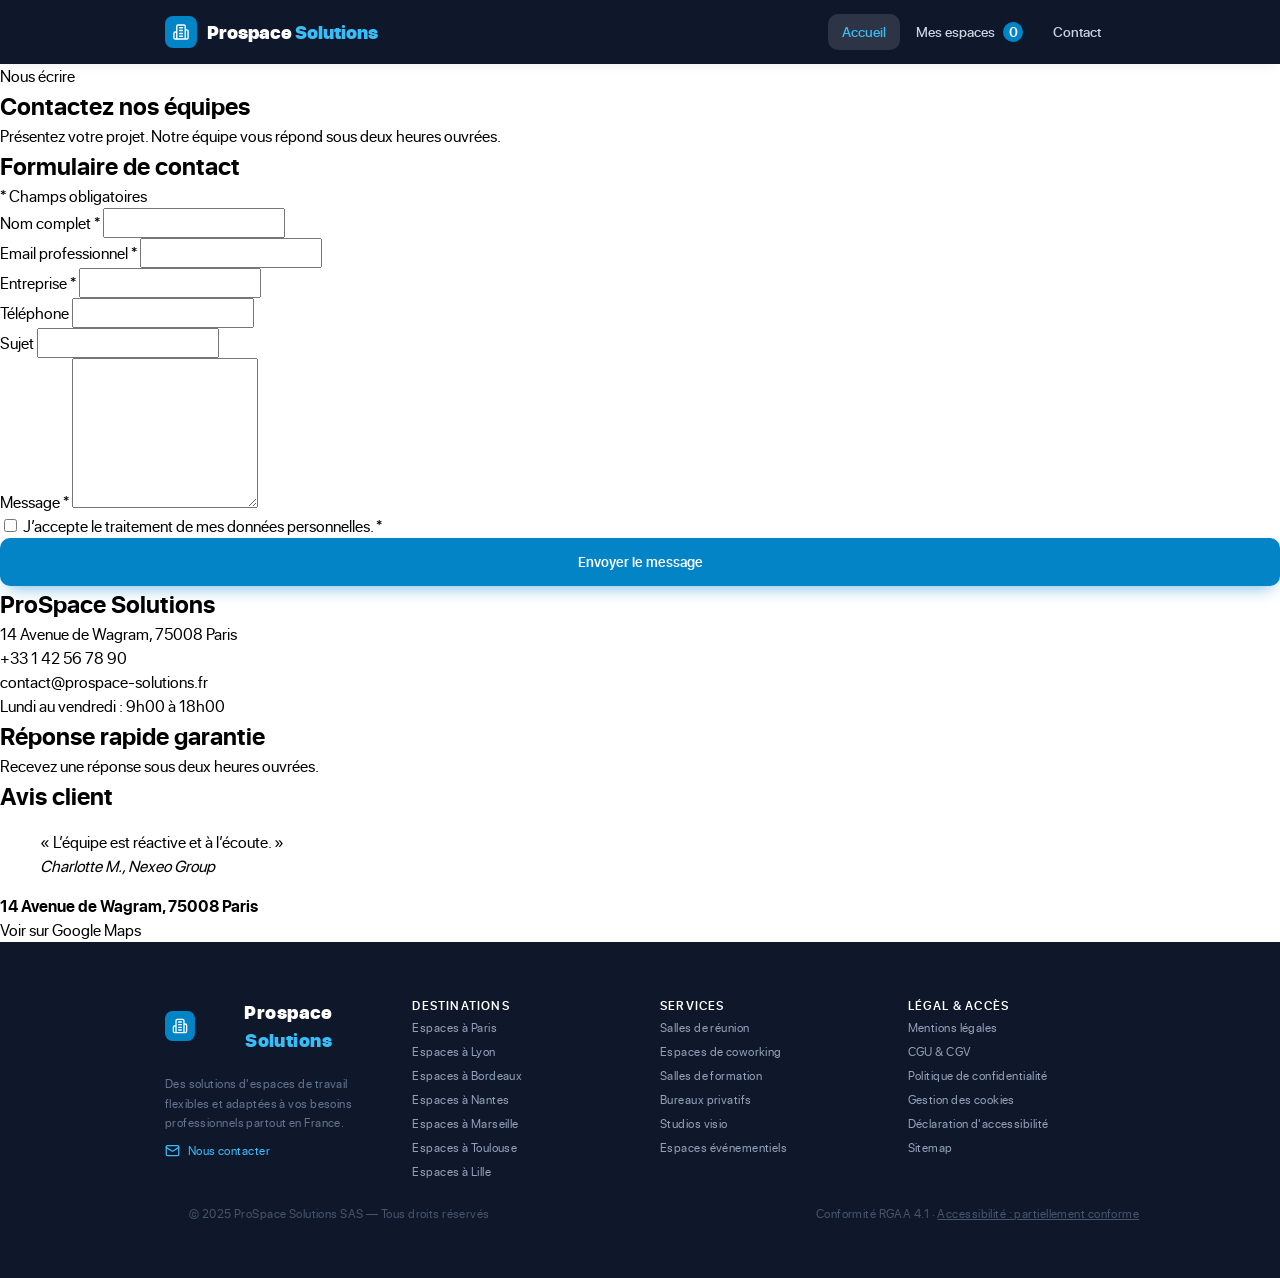
==== pages/contact.html @ e53c6506 "html/css/dynq: html du formulaire de contact et pré-remplissage par URL (blocage de l'envoi si certa" ====
<!DOCTYPE html>
<html lang="fr">
  <head>
    <meta charset="UTF-8">
    <meta name="viewport" content="width=device-width, initial-scale=1.0">
    <meta name="description" content="Contacter l’équipe ProSpace Solutions.">
    <title>Contact | ProSpace Solutions</title>
    <link rel="stylesheet" href="../assets/css/styles.css">
    <!-- Charger les éléments communs du site -->
    <script src="../assets/js/header.js"></script>
    <script src="../assets/js/footer.js"></script>
  </head>
  <body>
    <!-- Injecter le menu commun -->
    <header class="header"></header>

    <!-- Regrouper la présentation et le formulaire -->
    <main class="main-contact">
      <section class="contact-hero">
        <div class="contact-hero__container">
          <p class="contact-hero__badge">Nous écrire</p>
          <h1>Contactez nos équipes</h1>
          <p>Présentez votre projet. Notre équipe vous répond sous deux heures ouvrées.</p>
        </div>
      </section>

      <div class="contact-body-layout">
        <div class="contact-body-layout__container">
          <!-- Recueillir les informations nécessaires à la demande -->
          <section class="contact-form-section">
            <h2>Formulaire de contact</h2>
            <p>* Champs obligatoires</p>

            <form id="form-contact-b2b" class="contact-form" novalidate>
              <div class="form-group">
                <label for="contact-name">Nom complet *</label>
                <input type="text" id="contact-name" name="name" required>
                <span class="error-text" id="error-name"></span>
              </div>

              <div class="form-group">
                <label for="contact-email">Email professionnel *</label>
                <input type="email" id="contact-email" name="email" required>
                <span class="error-text" id="error-email"></span>
              </div>

              <div class="form-group">
                <label for="contact-company">Entreprise *</label>
                <input type="text" id="contact-company" name="company" required>
                <span class="error-text" id="error-company"></span>
              </div>

              <div class="form-group">
                <label for="contact-phone">Téléphone</label>
                <input type="tel" id="contact-phone" name="phone">
              </div>

              <div class="form-group form-group--large">
                <label for="contact-subject">Sujet</label>
                <input type="text" id="contact-subject" name="subject">
              </div>

              <div class="form-group form-group--large">
                <label for="contact-message">Message *</label>
                <textarea id="contact-message" name="message" rows="6" required></textarea>
                <span class="error-text" id="error-message"></span>
              </div>

              <div class="form-group-checkbox form-group--large">
                <label for="contact-rgpd">
                  <input type="checkbox" id="contact-rgpd" name="rgpd" required>
                  <span>J’accepte le traitement de mes données personnelles. *</span>
                </label>
                <span class="error-text" id="error-rgpd"></span>
              </div>

              <button type="submit" class="btn-primary">Envoyer le message</button>
              <!-- Confirmer ou refuser l’envoi côté navigateur -->
              <div id="form-feedback-zone"></div>
            </form>
          </section>

          <!-- Donner les coordonnées utiles à côté du formulaire -->
          <aside class="contact-sidebar">
            <section class="info-card dark-card">
              <h2>ProSpace Solutions</h2>
              <p>14 Avenue de Wagram, 75008 Paris</p>
              <p>+33 1 42 56 78 90</p>
              <p>contact@prospace-solutions.fr</p>
              <p>Lundi au vendredi : 9h00 à 18h00</p>
            </section>
            <section class="info-card alert-card">
              <h2>Réponse rapide garantie</h2>
              <p>Recevez une réponse sous deux heures ouvrées.</p>
            </section>
            <section class="info-card testimonial-card">
              <h2>Avis client</h2>
              <blockquote><p>« L’équipe est réactive et à l’écoute. »</p><cite>Charlotte M., Nexeo Group</cite></blockquote>
            </section>
          </aside>
        </div>
      </div>

      <!-- Indiquer la localisation du siège social -->
      <section class="contact-footer-map" aria-label="Localisation du siège social">
        <div class="contact-footer-map__container">
          <p><strong>14 Avenue de Wagram, 75008 Paris</strong></p>
          <a href="https://www.google.com/maps" target="_blank" rel="noopener noreferrer">Voir sur Google Maps</a>
        </div>
      </section>
    </main>

    <!-- Injecter le pied de page commun -->
    <footer class="footer"></footer>
    <!-- Activer le préremplissage et la validation -->
    <script src="../assets/js/contact.js" defer></script>
  </body>
</html>
---- assets/css/styles.css ----
@charset "UTF-8";
/* ================================================= */
/* === POINT D'ENTRÉE DE TOUS LES STYLES SCSS === */
/* ================================================= */
/* Commande de compilation : sass --watch src/scss/main.scss assets/css/styles.css
*/
/* Bases */
/* ================================================= */
/* === REMISE À ZÉRO DES STYLES DU NAVIGATEUR === */
/* ================================================= */
*,
*::before,
*::after {
  box-sizing: border-box;
}

html {
  scroll-behavior: smooth;
}

body {
  min-width: 320px;
  min-height: 100vh;
  margin: 0;
}

img {
  display: block;
  max-width: 100%;
}

a {
  color: inherit;
  text-decoration: none;
}

button,
select,
input,
textarea {
  font: inherit;
}

button,
select,
input[type=checkbox] {
  cursor: pointer;
}

ul,
ol {
  margin: 0;
  padding: 0;
  list-style-type: none;
}

table {
  border-collapse: collapse;
}

h1,
h2,
h3,
h4,
h5,
h6,
p {
  margin: 0;
}

/* ================================================= */
/* === POLICES ET TEXTES GÉNÉRAUX === */
/* ================================================= */
/* ================================================= */
/* === CHARTE GRAPHIQUE PROSPACE === */
/* ================================================= */
/* Couleurs principales */
/* Couleurs secondaires */
/* Transparences */
/* Espacements réutilisés */
/* Arrondis */
/* Dimensions */
/* Points de rupture existants dans la maquette */
/* Typographie */
@font-face {
  font-family: "SF Pro Display";
  src: url("../fonts/sf-pro-display/sf-pro-display-regular.woff2") format("woff2");
  font-style: normal;
  font-weight: 400;
  font-display: swap;
}
@font-face {
  font-family: "SF Pro Display";
  src: url("../fonts/sf-pro-display/sf-pro-display-medium.woff2") format("woff2");
  font-style: normal;
  font-weight: 500;
  font-display: swap;
}
@font-face {
  font-family: "SF Pro Display";
  src: url("../fonts/sf-pro-display/sf-pro-display-semibold.woff2") format("woff2");
  font-style: normal;
  font-weight: 600;
  font-display: swap;
}
@font-face {
  font-family: "SF Pro Display";
  src: url("../fonts/sf-pro-display/sf-pro-display-bold.woff2") format("woff2");
  font-style: normal;
  font-weight: 700;
  font-display: swap;
}
@font-face {
  font-family: "SF Pro Display";
  src: url("../fonts/sf-pro-display/sf-pro-display-heavy.woff2") format("woff2");
  font-style: normal;
  font-weight: 800;
  font-display: swap;
}
@font-face {
  font-family: "SF Pro Display";
  src: url("../fonts/sf-pro-display/sf-pro-display-black.woff2") format("woff2");
  font-style: normal;
  font-weight: 900;
  font-display: swap;
}
body {
  font-family: "SF Pro Display", Arial, sans-serif;
  font-size: 16px;
  line-height: 1.5;
}

/* Composants */
/* ================================================= */
/* === POLICES ET TEXTES GÉNÉRAUX === */
/* ================================================= */
/* ================================================= */
/* === BANNIÈRE DE LA PAGE D'ACCUEIL === */
/* ================================================= */
/* ================================================= */
/* === POLICES ET TEXTES GÉNÉRAUX === */
/* ================================================= */
/* ================================================= */
/* === OUTILS RÉUTILISABLES === */
/* ================================================= */
/* Crée rapidement une ligne ou une colonne en Flexbox */
/* Donne la même largeur aux grands conteneurs du site */
/* Ajoute une ombre compatible avec les principaux navigateurs */
/* Cache visuellement un texte tout en le gardant lisible par un lecteur d'écran */
/* Crée la base commune des boutons et liens ayant l'apparence d'un bouton */
/* Place les règles destinées aux écrans plus petits que la valeur donnée */
section.hero {
  display: flex;
  flex-direction: column;
  justify-content: center;
  align-items: center;
  gap: 0;
  position: relative;
  width: 100%;
  min-height: 602px;
  background-color: #0f172a;
}

.hero__banner {
  background-image: linear-gradient(to top, #000000 0%, #0f172a 60%), url("../images/banner-prospace-solution.webp");
  background-position: center;
  background-repeat: no-repeat;
  background-size: cover;
  background-origin: border-box;
}

.hero__wrapper {
  width: 78vw;
  max-width: 1280px;
  margin-inline: auto;
  display: flex;
  flex-direction: column;
  padding: 112px 24px;
}
.hero__wrapper .main {
  display: flex;
  flex-direction: column;
  max-width: 672px;
}

.hero .etiquette {
  display: flex;
  flex-direction: column;
  width: fit-content;
  height: 50px;
}
.hero .location-b2b-en-france {
  display: flex;
  width: fit-content;
  padding: 6px 12px;
  gap: 8px;
  border: 1px solid rgba(56, 189, 248, 0.13);
  border-radius: 20px;
  background-color: rgba(56, 189, 248, 0.06);
  color: #38bdf8;
  font-size: 12px;
  font-weight: 600;
  letter-spacing: 2.4px;
  line-height: 16px;
  text-transform: uppercase;
}
.hero h1 {
  display: flex;
  flex-direction: column;
  margin: 0;
  color: #ffffff;
  font-size: 60px;
  font-weight: 800;
  letter-spacing: -0.26px;
  line-height: 66px;
}
.hero h1 span {
  width: fit-content;
  color: #38bdf8;
}
.hero p {
  display: flex;
  flex-direction: column;
  max-width: 512px;
  padding-top: 20px;
  margin-bottom: 10px;
  color: #cad5e2;
  font-size: 18px;
  font-weight: 400;
  line-height: 30px;
}
.hero ul {
  display: flex;
  width: fit-content;
  height: 52px;
  padding-top: 22px;
  gap: 24px;
}
.hero li {
  display: flex;
  flex-direction: row;
  justify-content: center;
  align-items: center;
  gap: 8px;
}
.hero li span {
  color: #90a1b9;
  font-size: 14px;
  font-weight: 400;
  line-height: 20px;
}
.hero .icon-svg {
  color: #38bdf8;
}

@media (max-width: 1240px) {
  .hero__wrapper {
    width: unset;
    max-width: 1240px;
    height: unset;
    padding: 10px;
    margin-inline: 0;
    justify-content: center;
  }
}
@media (max-width: 795px) {
  .hero ul {
    flex-direction: column;
    justify-content: flex-start;
    align-items: flex-start;
    height: fit-content;
    padding-bottom: 10px;
    gap: 5px;
  }
}
@media (max-width: 480px) {
  .hero,
  .hero__wrapper,
  .hero .main,
  .hero ul {
    flex-direction: column;
    width: unset;
    max-width: 480px;
    height: unset;
  }
  .hero ul,
  .hero li {
    justify-content: flex-start;
    align-items: flex-start;
    padding-bottom: 10px;
    gap: 5px;
  }
}
/* ================================================= */
/* === POLICES ET TEXTES GÉNÉRAUX === */
/* ================================================= */
/* ================================================= */
/* === BANNIÈRE DE LA PAGE D'ACCUEIL === */
/* ================================================= */
/* ================================================= */
/* === BREADCRUMB === */
/* ================================================= */
.breadcrumb {
  padding-top: 34px;
  background-color: #f8fafc;
}
.breadcrumb__container {
  width: 78vw;
  max-width: 1280px;
  margin-inline: auto;
  padding-inline: 24px;
}
.breadcrumb ol {
  display: flex;
  flex-wrap: wrap;
  align-items: center;
  gap: 10px;
  color: #90a1b9;
  font-size: 14px;
  line-height: 20px;
}
.breadcrumb li {
  display: flex;
  align-items: center;
  gap: 10px;
}
.breadcrumb li + li::before {
  content: "›";
  color: #90a1b9;
  font-size: 18px;
  font-weight: 400;
}
.breadcrumb li[aria-current=page] {
  color: #0f172a;
  font-weight: 600;
}
.breadcrumb a:hover {
  color: #0284c7;
  text-decoration: underline;
}

@media (max-width: 795px) {
  .breadcrumb {
    padding-top: 24px;
  }
  .breadcrumb__container {
    width: 100%;
  }
}
/* ================================================= */
/* === POLICES ET TEXTES GÉNÉRAUX === */
/* ================================================= */
/* ================================================= */
/* === BANNIÈRE DE LA PAGE D'ACCUEIL === */
/* ================================================= */
/* ================================================= */
/* === BOUTONS ET LIENS D'ACTION === */
/* ================================================= */
/* Classe générale disponible pour les prochains boutons */
.btn {
  display: flex;
  flex-direction: row;
  justify-content: center;
  align-items: center;
  gap: 8px;
  display: inline-flex;
  padding: 8px 16px;
  border: 0;
  border-radius: 10px;
  background-color: #0284c7;
  color: #ffffff;
  cursor: pointer;
}
.btn:hover {
  background-color: #0369a1;
}
.btn:focus-visible {
  outline: 3px solid #38bdf8;
  outline-offset: 3px;
}
.btn-favoris {
  display: flex;
  flex-direction: row;
  justify-content: center;
  align-items: center;
  gap: 0;
  position: absolute;
  top: 12px;
  right: 12px;
  z-index: 2;
  width: 36px;
  height: 36px;
  padding: 0;
  border: 0;
  border-radius: 50%;
  background-color: rgba(255, 255, 255, 0.5647058824);
  color: #b0b0b0;
  cursor: pointer;
  transition: color 0.2s, background-color 0.2s;
}
.btn-favoris:hover, .btn-favoris:focus, .btn-favoris[aria-pressed=true] {
  background-color: #ff2056;
  color: #ffffff;
}
.btn-favoris[aria-pressed=true] .icon-svg, .btn-favoris.is-active .icon-svg {
  fill: currentColor;
}

/* Le parent rend cette règle prioritaire sur les liens génériques du footer */
.footer__wrapper .btn-footer {
  display: flex;
  flex-direction: row;
  justify-content: flex-start;
  align-items: center;
  gap: 8px;
  color: #38bdf8;
}
.footer__wrapper .btn-footer:hover {
  color: #ffffff;
}

.card-main-link {
  display: flex;
  flex-direction: row;
  justify-content: center;
  align-items: center;
  gap: 8px;
  display: inline-flex;
  padding: 8px 16px;
  border: 0;
  border-radius: 10px;
  background-color: #0284c7;
  color: #ffffff;
  cursor: pointer;
  -webkit-box-shadow: 1px 1px 2px 1px rgba(2, 132, 99, 0.2);
  -moz-box-shadow: 1px 1px 2px 1px rgba(2, 132, 99, 0.2);
  box-shadow: 1px 1px 2px 1px rgba(2, 132, 99, 0.2);
  border-radius: 20px;
  font-size: 0.95rem;
  font-weight: 600;
}
.card-main-link:hover, .card-main-link:focus {
  background-color: #0369a1;
}
.card-main-link::after {
  content: "";
  position: absolute;
  inset: 0;
  z-index: 1;
}

/* Boutons de la fiche espace */
.btn-primary,
.btn-secondary {
  display: flex;
  flex-direction: row;
  justify-content: center;
  align-items: center;
  gap: 8px;
  display: inline-flex;
  padding: 8px 16px;
  border: 0;
  border-radius: 10px;
  background-color: #0284c7;
  color: #ffffff;
  cursor: pointer;
  width: 100%;
  min-height: 48px;
  font-size: 14px;
  font-weight: 600;
  line-height: 20px;
  transition: background-color 0.2s ease, border-color 0.2s ease, color 0.2s ease, transform 0.2s ease;
}
.btn-primary .icon-svg,
.btn-secondary .icon-svg {
  width: 17px;
  height: 17px;
}
.btn-primary:focus-visible,
.btn-secondary:focus-visible {
  outline: 3px solid #38bdf8;
  outline-offset: 3px;
}

.btn-primary {
  -webkit-box-shadow: 0 8px 18px -8px rgba(2, 132, 199, 0.65);
  -moz-box-shadow: 0 8px 18px -8px rgba(2, 132, 199, 0.65);
  box-shadow: 0 8px 18px -8px rgba(2, 132, 199, 0.65);
}
.btn-primary .icon-svg {
  filter: brightness(0) invert(1);
}
.btn-primary:hover {
  background-color: #0369a1;
  transform: translateY(-1px);
}

.btn-secondary {
  border: 2px solid #ff2056;
  background-color: rgba(255, 32, 86, 0.04);
  color: #ff2056;
}
.btn-secondary .icon-svg {
  filter: invert(25%) sepia(97%) saturate(4146%) hue-rotate(337deg) brightness(102%) contrast(102%);
}
.btn-secondary:hover, .btn-secondary.is-active, .btn-secondary[aria-pressed=true] {
  background-color: rgba(255, 32, 86, 0.1);
}

/* ================================================= */
/* === POLICES ET TEXTES GÉNÉRAUX === */
/* ================================================= */
/* ================================================= */
/* === BANNIÈRE DE LA PAGE D'ACCUEIL === */
/* ================================================= */
/* ================================================= */
/* === CARTES DES ESPACES === */
/* ================================================= */
.card-espace-wrapper {
  -webkit-box-shadow: 0 4px 12px 0 rgba(0, 0, 0, 0.08);
  -moz-box-shadow: 0 4px 12px 0 rgba(0, 0, 0, 0.08);
  box-shadow: 0 4px 12px 0 rgba(0, 0, 0, 0.08);
  position: relative;
  display: flex;
  flex-direction: column;
  width: 100%;
  max-width: 380px;
  overflow: hidden;
  border-radius: 12px;
  background-color: #ffffff;
  transition: transform 0.2s ease, box-shadow 0.2s ease;
}
.card-espace-wrapper:hover {
  -webkit-box-shadow: 0 8px 24px 0 rgba(0, 0, 0, 0.15);
  -moz-box-shadow: 0 8px 24px 0 rgba(0, 0, 0, 0.15);
  box-shadow: 0 8px 24px 0 rgba(0, 0, 0, 0.15);
  transform: translateY(-4px);
}

.card-image-wrapper {
  position: relative;
  width: 100%;
  height: 200px;
  overflow: hidden;
}

.card-img {
  width: 100%;
  height: 100%;
  object-fit: cover;
}

.card-content-wrapper {
  display: flex;
  flex-grow: 1;
  flex-direction: column;
  gap: 12px;
  padding: 16px;
}

.card-title {
  margin: 0;
  color: #0f172a;
  font-size: 16px;
  font-weight: 600;
  letter-spacing: -0.23px;
  line-height: 20px;
}

.card-location,
.card-capacite {
  display: flex;
  align-items: center;
  gap: 6px;
  color: #90a1b9;
  font-size: 14px;
  font-weight: 400;
  letter-spacing: -0.15px;
  line-height: 20px;
}

.card-location span {
  color: #62748e;
  font-size: 15px;
  font-weight: 400;
  letter-spacing: -0.15px;
  line-height: 20px;
}
.card-location .icon-svg {
  color: #0284c7;
}

.card-rating {
  display: flex;
  align-items: center;
  gap: 6px;
}

.stars {
  display: flex;
  color: #ffb900;
  letter-spacing: -2px;
}
.stars svg {
  place-self: center;
}

.rating-value {
  color: #0f172a;
  font-size: 14px;
  font-weight: 600;
  line-height: 16px;
}

.rating-count {
  color: #90a1b9;
  font-size: 12px;
  font-weight: 400;
  line-height: 16px;
}

.card-details-row {
  display: flex;
  justify-content: space-between;
  align-items: center;
  gap: 12px;
}

.card-tags {
  display: flex;
  flex-wrap: wrap;
  gap: 6px;
}

.tag {
  display: inline-flex;
  align-items: center;
  gap: 4px;
  padding: 4px 8px;
  border-radius: 4px;
  background-color: #edf2f7;
  color: #62748e;
  font-size: 12px;
  font-weight: 400;
  line-height: 16px;
}

.card-sep {
  margin: 4px 0;
  border: 0;
  border-top: 1px solid #f1f5f9;
}

.card-footer-row {
  display: flex;
  justify-content: space-between;
  align-items: center;
  margin-top: auto;
}

.price-amount {
  color: #0284c7;
  font-size: 20px;
  font-weight: 700;
  line-height: 28px;
}

.price-unit {
  color: #90a1b9;
  font-size: 12px;
  font-weight: 700;
  line-height: 16px;
}

.space-card:focus-within {
  outline: 3px solid #38bdf8;
}

/* ================================================= */
/* === CAROUSEL === */
/* ================================================= */
/* Les styles du carrousel seront ajoutés avec la page Contact */
/* ================================================= */
/* === POLICES ET TEXTES GÉNÉRAUX === */
/* ================================================= */
/* ================================================= */
/* === BANNIÈRE DE LA PAGE D'ACCUEIL === */
/* ================================================= */
/* ================================================= */
/* === FILTRES ET CHAMPS DE FORMULAIRE === */
/* ================================================= */
section.filtre {
  display: flex;
  flex-direction: column;
  justify-content: center;
  align-items: center;
  gap: 0;
  -webkit-box-shadow: 0 1px 2px 1px rgba(0, 0, 0, 0.062745098);
  -moz-box-shadow: 0 1px 2px 1px rgba(0, 0, 0, 0.062745098);
  box-shadow: 0 1px 2px 1px rgba(0, 0, 0, 0.062745098);
  width: 100%;
  border: 1px solid #e2e8f0;
  background-color: #ffffff;
}

.filtre__wrapper {
  width: 78vw;
  max-width: 1280px;
  margin-inline: auto;
  display: flex;
  flex-wrap: wrap;
  justify-content: flex-start;
  align-items: center;
  gap: 12px;
  padding: 14px 24px;
}
.filtre__wrapper fieldset {
  display: flex;
  flex-wrap: wrap;
  justify-content: center;
  align-items: center;
  gap: 8px;
  padding: 0;
  border: 0;
}

.filtre .title {
  display: flex;
  flex-wrap: wrap;
  justify-content: center;
  align-items: center;
  gap: 6px;
}
.filtre .title span {
  color: #90a1b9;
  font-size: 12px;
  font-weight: 600;
  line-height: 16px;
  text-transform: uppercase;
}
.filtre .title .icon-svg {
  color: #90a1b9;
}
.filtre .sep {
  width: 1px;
  height: 16px;
  background-color: #e2e8f0;
}
.filtre select {
  padding: 8px 16px;
  border: 1px solid #e2e8f0;
  border-radius: 12px;
  background-color: #ffffff;
  color: #0f172a;
  font-size: 14px;
  font-weight: 400;
}

.field-wrapper select {
  width: 100%;
  padding: 8px 12px;
  border: 1px solid #cbd5e0;
  border-radius: 6px;
  background-color: #ffffff;
  color: #2d3748;
  font-size: 0.95rem;
  cursor: pointer;
}

.checkboxes__wrapper {
  display: flex;
  flex-wrap: wrap;
  align-items: center;
}

.checkbox-label {
  display: flex;
  flex-wrap: wrap;
  align-items: center;
  gap: 8px;
  color: #4a5568;
  font-size: 0.95rem;
  cursor: pointer;
}

.checkbox {
  width: 16px;
  height: 16px;
  border: 1px solid #767676;
  border-radius: 2px;
  background-color: #ffffff;
}
.checkbox span {
  color: #45556c;
  font-size: 14px;
  font-weight: 500;
  line-height: 20px;
}

@media (max-width: 795px) {
  .filtre,
  .filtre__wrapper,
  .filtre__wrapper fieldset:nth-of-type(1) {
    display: flex;
    flex-direction: column;
    justify-content: center;
    align-items: center;
    width: 100%;
    max-width: 795px;
    height: unset;
  }
  .filtre .sep {
    display: none;
  }
  .field-wrapper {
    width: 100%;
  }
}
@media (max-width: 480px) {
  .filtre,
  .filtre__wrapper {
    flex-direction: column;
    width: unset;
    max-width: 480px;
    height: unset;
  }
}
/* ================================================= */
/* === ICÔNES SVG === */
/* ================================================= */
.icon-svg {
  display: flex;
  width: inherit;
  height: inherit;
  place-self: center;
}

/* ================================================= */
/* === POLICES ET TEXTES GÉNÉRAUX === */
/* ================================================= */
/* ================================================= */
/* === INDICATEUR DE CHARGEMENT === */
/* ================================================= */
.spinner {
  width: 50px;
  height: 50px;
  border: 5px solid rgba(0, 0, 0, 0.062745098);
  border-left-color: #3498db;
  border-radius: 50%;
  animation: spin 1s linear infinite;
}

/* Grandes zones des pages */
/* ================================================= */
/* === SECTIONS PROPRES À LA PAGE CONTACT === */
/* ================================================= */
/* ================================================= */
/* === POLICES ET TEXTES GÉNÉRAUX === */
/* ================================================= */
/* ================================================= */
/* === BANNIÈRE DE LA PAGE D'ACCUEIL === */
/* ================================================= */
/* ================================================= */
/* === SECTIONS PROPRES À LA PAGE FICHE ESPACE === */
/* ================================================= */
.main-fiche-espace {
  padding-bottom: 176px;
  background-color: #f8fafc;
  color: #0f172a;
}

.main-fiche-espace + .footer {
  min-height: 395px;
}

#fiche-loading-zone {
  width: 78vw;
  max-width: 1280px;
  margin-inline: auto;
}
#fiche-loading-zone:empty {
  min-height: 0;
}

.fiche-header__container {
  width: 78vw;
  max-width: 1280px;
  margin-inline: auto;
  padding: 34px 24px 30px;
}
.fiche-header__container h1 {
  margin-bottom: 12px;
  color: #0f172a;
  font-size: clamp(2rem, 3vw, 2.5rem);
  font-weight: 800;
  letter-spacing: -0.8px;
  line-height: 1.15;
}

.fiche-header__meta {
  display: flex;
  flex-wrap: wrap;
  align-items: center;
  gap: 22px;
}
.fiche-header__meta .card-location,
.fiche-header__meta .card-rating {
  display: flex;
  align-items: center;
  gap: 7px;
}
.fiche-header__meta .card-location {
  color: #62748e;
}
.fiche-header__meta .card-location span {
  color: inherit;
  font-size: 14px;
}
.fiche-header__meta .card-rating {
  color: #90a1b9;
  font-size: 14px;
}
.fiche-header__meta .card-rating::before {
  content: "★★★★★";
  color: #ffb900;
  letter-spacing: 1px;
}
.fiche-header__meta .card-rating > img {
  display: none;
}
.fiche-header__meta .dynamic-note {
  color: #0f172a;
}
.fiche-header__meta .icon-svg {
  width: 16px;
  height: 16px;
}

.fiche-gallery {
  width: 78vw;
  max-width: 1280px;
  margin-inline: auto;
  padding-inline: 24px;
}

.gallery-grid {
  display: grid;
  grid-template-columns: minmax(0, 2fr) minmax(260px, 1fr);
  grid-template-rows: repeat(2, 190px);
  gap: 12px;
  overflow: hidden;
  border-radius: 16px;
}

.gallery-item {
  min-width: 0;
  overflow: hidden;
  background-color: #e2e8f0;
}
.gallery-item.main-img {
  grid-row: 1/3;
}
.gallery-item img {
  width: 100%;
  height: 100%;
  object-fit: cover;
  transition: transform 0.35s ease;
}
.gallery-item:hover img {
  transform: scale(1.02);
}

.fiche-body-layout {
  width: 78vw;
  max-width: 1280px;
  margin-inline: auto;
  display: grid;
  grid-template-columns: minmax(0, 2fr) minmax(300px, 380px);
  grid-template-rows: auto auto auto;
  column-gap: 40px;
  row-gap: 38px;
  padding: 48px 24px 0;
}

/* Sur ordinateur, display: contents permet de placer le tableau des tarifs
   dans la colonne droite sans modifier le HTML sémantique. */
.fiche-info-column {
  display: contents;
}

.info-block {
  min-width: 0;
}
.info-block h2 {
  margin-bottom: 18px;
  color: #0f172a;
  font-size: 20px;
  font-weight: 700;
  line-height: 28px;
}
.info-block > p {
  color: #62748e;
  font-size: 15px;
  line-height: 1.7;
}
.info-block:nth-child(1) {
  grid-column: 1;
  grid-row: 1;
  min-height: 125px;
}
.info-block:nth-child(2) {
  grid-column: 1;
  grid-row: 2;
  min-height: 230px;
}
.info-block:nth-child(3) {
  grid-column: 1;
  grid-row: 3;
  padding: 24px;
  border: 1px solid rgba(56, 189, 248, 0.45);
  border-radius: 14px;
  background-color: rgba(56, 189, 248, 0.06);
}
.info-block:nth-child(4) {
  -webkit-box-shadow: 0 12px 30px -20px rgba(15, 23, 42, 0.35);
  -moz-box-shadow: 0 12px 30px -20px rgba(15, 23, 42, 0.35);
  box-shadow: 0 12px 30px -20px rgba(15, 23, 42, 0.35);
  grid-column: 2;
  grid-row: 1/4;
  align-self: start;
  width: 100%;
  min-height: 440px;
  padding: 24px 24px 210px;
  border: 1px solid #e2e8f0;
  border-radius: 16px;
  background-color: #ffffff;
}

.grid-list {
  display: grid;
  grid-template-columns: repeat(2, minmax(0, 1fr));
  gap: 12px;
}
.grid-list li {
  display: flex;
  align-items: center;
  gap: 12px;
  min-height: 46px;
  padding: 10px 16px;
  border: 1px solid #f1f5f9;
  border-radius: 12px;
  background-color: #ffffff;
  color: #62748e;
  font-size: 14px;
  line-height: 20px;
}
.grid-list .icon-svg {
  flex: 0 0 17px;
  width: 17px;
  height: 17px;
  color: #0284c7;
}

.capacity-box {
  display: flex;
  align-items: center;
  gap: 12px;
  color: #62748e;
}
.capacity-box .icon-svg {
  width: 18px;
  height: 18px;
}
.capacity-box p {
  font-size: 14px;
  line-height: 20px;
}
.capacity-box strong {
  color: #0f172a;
}

.info-block .config-text {
  padding-left: 30px;
  color: #90a1b9;
  font-size: 13px;
  line-height: 20px;
}

.tarifs-table {
  width: 100%;
  color: #62748e;
  font-size: 14px;
}
.tarifs-table caption,
.tarifs-table thead {
  position: absolute;
  width: 1px;
  height: 1px;
  padding: 0;
  margin: -1px;
  overflow: hidden;
  clip: rect(0, 0, 0, 0);
  white-space: nowrap;
  border: 0;
}
.tarifs-table tr:not(:last-child) {
  border-bottom: 1px solid #f1f5f9;
}
.tarifs-table th,
.tarifs-table td {
  padding: 17px 0;
}
.tarifs-table th {
  color: #90a1b9;
  font-weight: 400;
  text-align: left;
}
.tarifs-table th::before {
  content: "";
  display: inline-block;
  width: 15px;
  height: 15px;
  margin-right: 8px;
  background: url("../icons/ico_horaires.svg") center/contain no-repeat;
  vertical-align: -2px;
}
.tarifs-table td {
  color: #0f172a;
  font-size: 18px;
  font-weight: 700;
  text-align: right;
  white-space: nowrap;
}
.tarifs-table tbody tr:last-child th,
.tarifs-table tbody tr:last-child td {
  color: #0284c7;
  font-weight: 700;
}

.fiche-action-sidebar {
  position: sticky;
  top: 24px;
  z-index: 1;
  grid-column: 2;
  grid-row: 1/4;
  align-self: start;
  margin-top: 235px;
  padding: 0 24px 24px;
}

.action-card {
  display: flex;
  flex-direction: column;
  gap: 12px;
}

.action-disclaimer {
  display: flex;
  justify-content: center;
  align-items: center;
  gap: 6px;
  margin-top: 4px;
  color: #90a1b9;
  font-size: 11px;
  line-height: 16px;
  text-align: center;
}
.action-disclaimer .icon-svg {
  width: 13px;
  height: 13px;
}

@media (max-width: 1240px) {
  .fiche-body-layout {
    display: flex;
    flex-direction: column;
    gap: 32px;
  }
  .fiche-info-column {
    display: flex;
    flex-direction: column;
    gap: 32px;
  }
  .info-block:nth-child(1),
  .info-block:nth-child(2),
  .info-block:nth-child(3),
  .info-block:nth-child(4) {
    grid-column: auto;
    grid-row: auto;
    min-height: 0;
  }
  .info-block:nth-child(4) {
    align-self: stretch;
    width: 100%;
    min-height: 0;
    padding: 24px;
  }
  .fiche-action-sidebar {
    position: static;
    align-self: stretch;
    width: 100%;
    margin-top: 0;
    padding: 0;
  }
}
@media (max-width: 795px) {
  .main-fiche-espace {
    padding-bottom: 64px;
  }
  .main-fiche-espace + .footer {
    min-height: 0;
  }
  .fiche-header__container,
  .fiche-gallery,
  .fiche-body-layout {
    width: 100%;
  }
  .fiche-header__meta {
    align-items: flex-start;
    gap: 10px;
  }
  .gallery-grid {
    grid-template-columns: repeat(2, minmax(0, 1fr));
    grid-template-rows: 320px 150px;
  }
  .gallery-item.main-img {
    grid-column: 1/3;
    grid-row: 1;
  }
}
@media (max-width: 480px) {
  .fiche-header__container {
    padding-top: 24px;
  }
  .fiche-header__container h1 {
    font-size: 30px;
  }
  .fiche-header__meta {
    flex-direction: column;
  }
  .gallery-grid {
    display: flex;
    flex-direction: column;
    border-radius: 12px;
  }
  .gallery-item {
    height: 180px;
  }
  .gallery-item.main-img {
    height: 260px;
  }
  .fiche-body-layout {
    padding-top: 32px;
  }
  .grid-list {
    grid-template-columns: 1fr;
  }
  .tarifs-table {
    table-layout: fixed;
  }
  .tarifs-table th {
    width: 65%;
  }
  .tarifs-table td {
    width: 35%;
    font-size: 16px;
  }
  .info-block:nth-child(3),
  .info-block:nth-child(4) {
    padding: 18px;
  }
}
/* ================================================= */
/* === POLICES ET TEXTES GÉNÉRAUX === */
/* ================================================= */
/* ================================================= */
/* === BANNIÈRE DE LA PAGE D'ACCUEIL === */
/* ================================================= */
/* ================================================= */
/* === PIED DE PAGE === */
/* ================================================= */
footer {
  display: flex;
  flex-direction: column;
  justify-content: center;
  align-items: center;
  gap: 0;
  background-color: #0f172a;
}

.footer__container {
  width: 78vw;
  max-width: 1280px;
  margin-inline: auto;
  display: flex;
  flex-direction: column;
  justify-content: center;
  align-items: center;
  gap: 0;
  padding: 56px 24px;
}

.footer__wrapper {
  display: grid;
  grid-template-columns: repeat(4, 1fr);
  gap: 40px;
  width: 100%;
}
.footer__wrapper p {
  display: flex;
  flex-direction: column;
  max-width: 200px;
  padding-top: 20px;
  margin-bottom: 10px;
  color: #62748e;
  font-size: 12px;
  font-weight: 400;
  letter-spacing: 0.44px;
  line-height: 19.5px;
}
.footer__wrapper a {
  color: #90a1b9;
  font-size: 12px;
  font-weight: 400;
  letter-spacing: 0.44px;
  line-height: 16px;
}
.footer__wrapper a:hover {
  color: #38bdf8;
}

.footer-title {
  color: #ffffff;
  font-size: 12px;
  font-weight: 600;
  letter-spacing: 1.2px;
  line-height: 16px;
  text-transform: uppercase;
}

.footer__bottom {
  width: 78vw;
  max-width: 1280px;
  margin-inline: auto;
  display: flex;
  justify-content: space-between;
  align-items: center;
  padding: 24px 24px 0;
}
.footer__bottom p {
  color: #45556c;
  font-size: 12px;
  font-weight: 400;
  letter-spacing: 0.44px;
  line-height: 16px;
}
.footer__bottom span {
  text-decoration: underline;
}

@media (max-width: 1240px) {
  .footer__container {
    padding: 24px 0;
  }
  .footer__wrapper,
  .footer__bottom {
    width: 78vw;
    margin: auto;
  }
  .footer__wrapper {
    grid-template-columns: repeat(2, 1fr);
  }
}
@media (max-width: 795px) {
  .footer__container,
  .footer__bottom {
    display: flex;
    flex-direction: column;
    justify-content: center;
    align-items: center;
    width: 100%;
    max-width: 795px;
    height: unset;
  }
  .footer__bottom {
    padding: 24px;
  }
}
@media (max-width: 480px) {
  .footer__wrapper,
  .footer__bottom {
    display: flex;
    flex-direction: column;
    width: unset;
    max-width: 480px;
    height: unset;
  }
  .footer__wrapper {
    padding: 10px;
  }
  .footer__bottom {
    justify-content: center;
    align-items: center;
    padding: 24px;
    text-align: center;
  }
}
/* ================================================= */
/* === POLICES ET TEXTES GÉNÉRAUX === */
/* ================================================= */
/* ================================================= */
/* === BANNIÈRE DE LA PAGE D'ACCUEIL === */
/* ================================================= */
/* ================================================= */
/* === EN-TÊTE ET NAVIGATION === */
/* ================================================= */
.header {
  display: flex;
  flex-direction: row;
  justify-content: center;
  align-items: stretch;
  gap: 0;
  -webkit-box-shadow: 0 8px 10px -6px rgba(0, 0, 0, 0.062745098);
  -moz-box-shadow: 0 8px 10px -6px rgba(0, 0, 0, 0.062745098);
  box-shadow: 0 8px 10px -6px rgba(0, 0, 0, 0.062745098);
  background-color: #0f172a;
}
.header__container {
  width: 78vw;
  max-width: 1280px;
  margin-inline: auto;
  display: flex;
  justify-content: space-between;
  align-items: center;
  min-height: 64px;
  padding-inline: 24px;
}

.logo {
  display: flex;
  align-items: center;
  gap: 10px;
}
.logo .prospace-solutions {
  color: #ffffff;
  font-size: 18px;
  font-weight: 900;
  line-height: 28px;
  text-align: center;
}

.prospace-solutions span span {
  color: #38bdf8;
}

.navigation ul {
  display: flex;
  flex-direction: row;
  justify-content: center;
  align-items: center;
  gap: 2px;
}
.navigation a {
  display: flex;
  gap: 8px;
  padding: 8px 14px;
  border-radius: 10px;
  background-color: transparent;
  color: #cad5e2;
  font-size: 14px;
  font-weight: 500;
  line-height: 20px;
  text-align: center;
}
.navigation a:hover {
  color: #ffffff;
}
.navigation a.active {
  background-color: rgba(255, 255, 255, 0.1254901961);
  color: #38bdf8;
}
.navigation li span {
  display: flex;
  flex-direction: row;
  justify-content: center;
  align-items: center;
  gap: 0;
  width: 20px;
  height: 20px;
  border-radius: 20px;
  background-color: #0284c7;
  color: #ffffff;
  font-weight: 600;
}

@media (max-width: 480px) {
  .header__container,
  .navigation ul {
    flex-direction: column;
    width: unset;
    max-width: 480px;
    height: unset;
  }
  .header .logo {
    padding: 10px 0 20px;
  }
}
/* ================================================= */
/* === SECTIONS PROPRES À LA PAGE D'ACCUEIL === */
/* ================================================= */
/* Réservé à la structure générale de l'accueil si elle devient partagée */
/* ================================================= */
/* === SECTIONS PROPRES À LA PAGE MES ESPACES === */
/* ================================================= */
/* Styles propres à une page */
/* ================================================= */
/* === POLICES ET TEXTES GÉNÉRAUX === */
/* ================================================= */
/* ================================================= */
/* === BANNIÈRE DE LA PAGE D'ACCUEIL === */
/* ================================================= */
/* ================================================= */
/* === SECTIONS PROPRES À LA PAGE D'ACCUEIL === */
/* ================================================= */
section.catalogue {
  display: flex;
  flex-direction: column;
  justify-content: center;
  align-items: center;
  gap: 0;
  background-color: #f8fafc;
}

.catalogue__container {
  display: flex;
  flex-direction: column;
  justify-content: center;
  align-items: center;
  gap: 0;
  max-width: 78vw;
  padding: 56px 24px;
}

.catalogue__wrapper {
  display: grid;
  grid-template-columns: repeat(3, 1fr);
  gap: 20px;
  width: 100%;
}

@media (max-width: 795px) {
  .catalogue__container,
  .catalogue__wrapper {
    display: flex;
    flex-direction: column;
    justify-content: center;
    align-items: center;
    width: 100%;
    max-width: 795px;
    height: unset;
  }
}
@media (max-width: 480px) {
  .catalogue__container,
  .catalogue__wrapper {
    width: unset;
    max-width: 480px;
    height: unset;
  }
}
/* Outils visibles dans le CSS final */
/* ================================================= */
/* === ANIMATIONS RÉUTILISABLES === */
/* ================================================= */
@keyframes spin {
  from {
    transform: rotate(0deg);
  }
  to {
    transform: rotate(360deg);
  }
}
/* ================================================= */
/* === BANNIÈRE DE LA PAGE D'ACCUEIL === */
/* ================================================= */
/* ================================================= */
/* === CLASSES D'AIDE === */
/* ================================================= */
.sr-only {
  position: absolute;
  width: 1px;
  height: 1px;
  padding: 0;
  margin: -1px;
  overflow: hidden;
  clip: rect(0, 0, 0, 0);
  white-space: nowrap;
  border: 0;
}

/*# sourceMappingURL=styles.css.map */
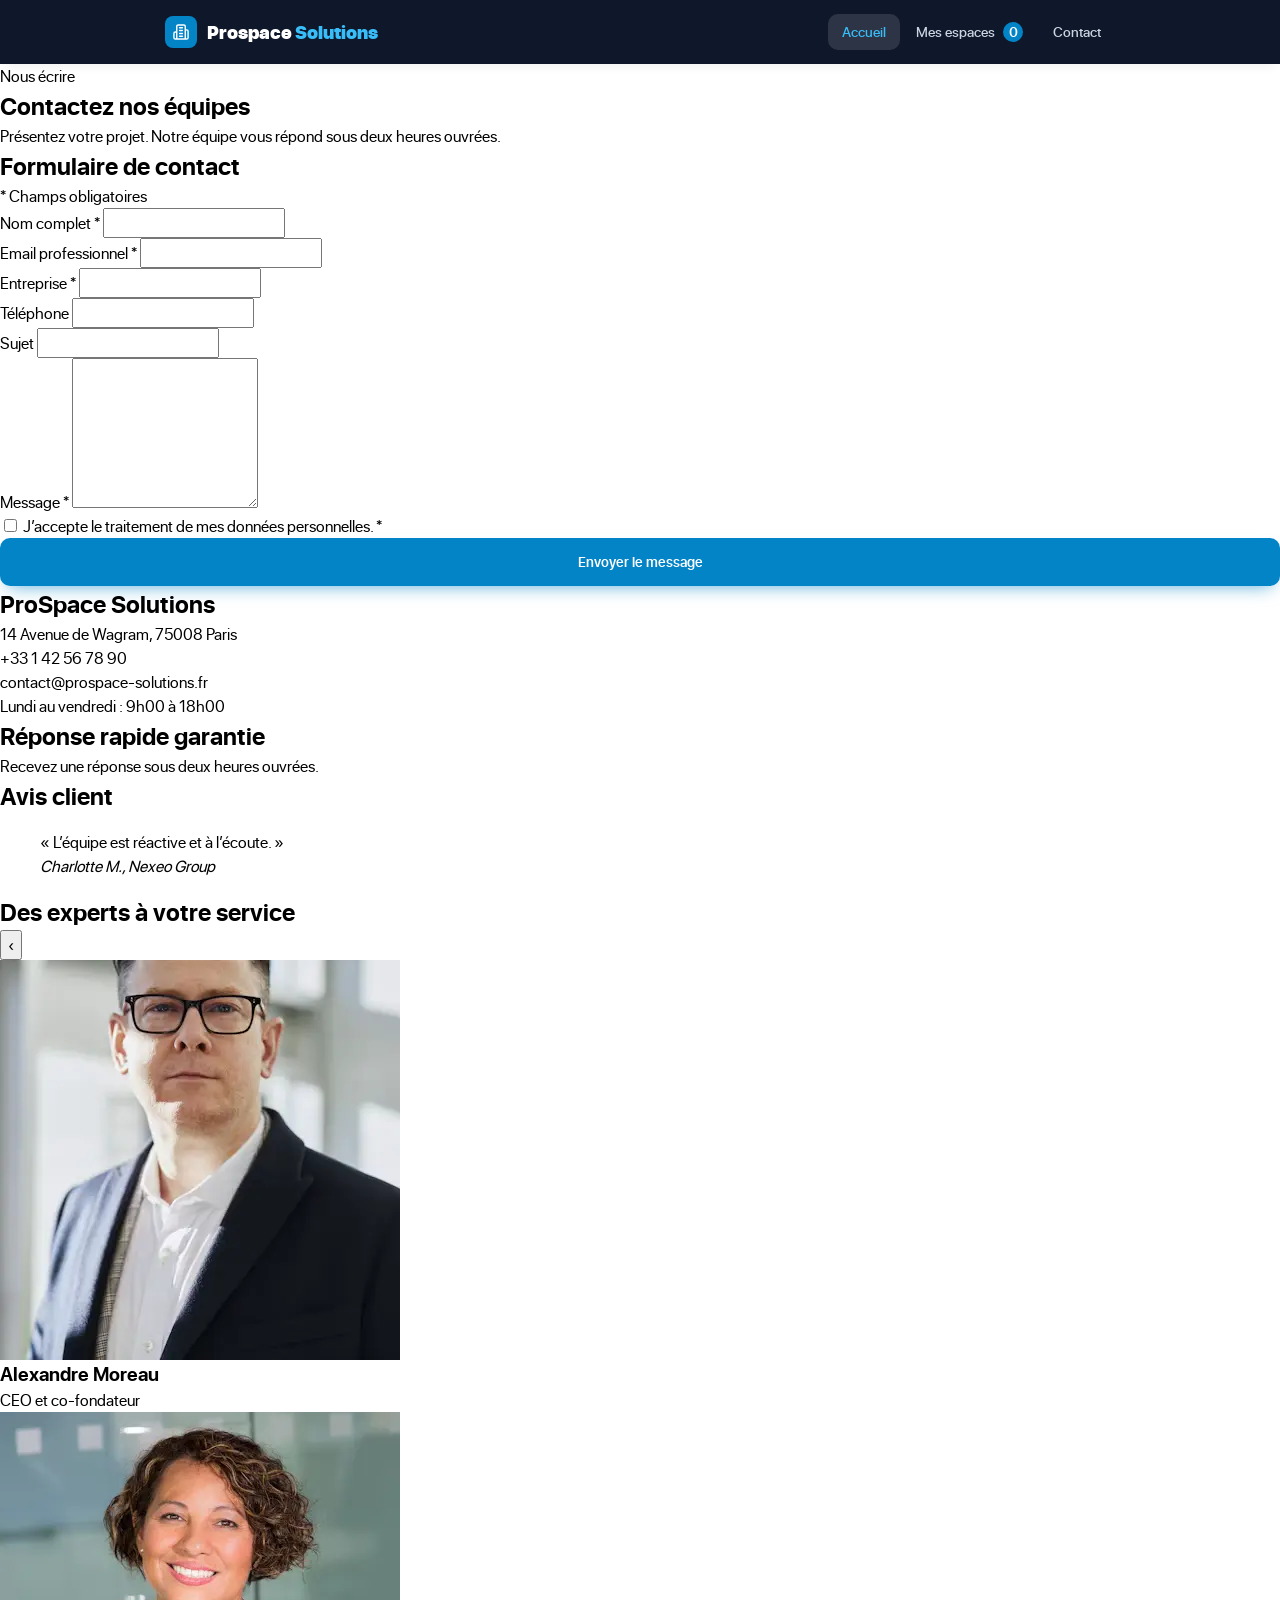
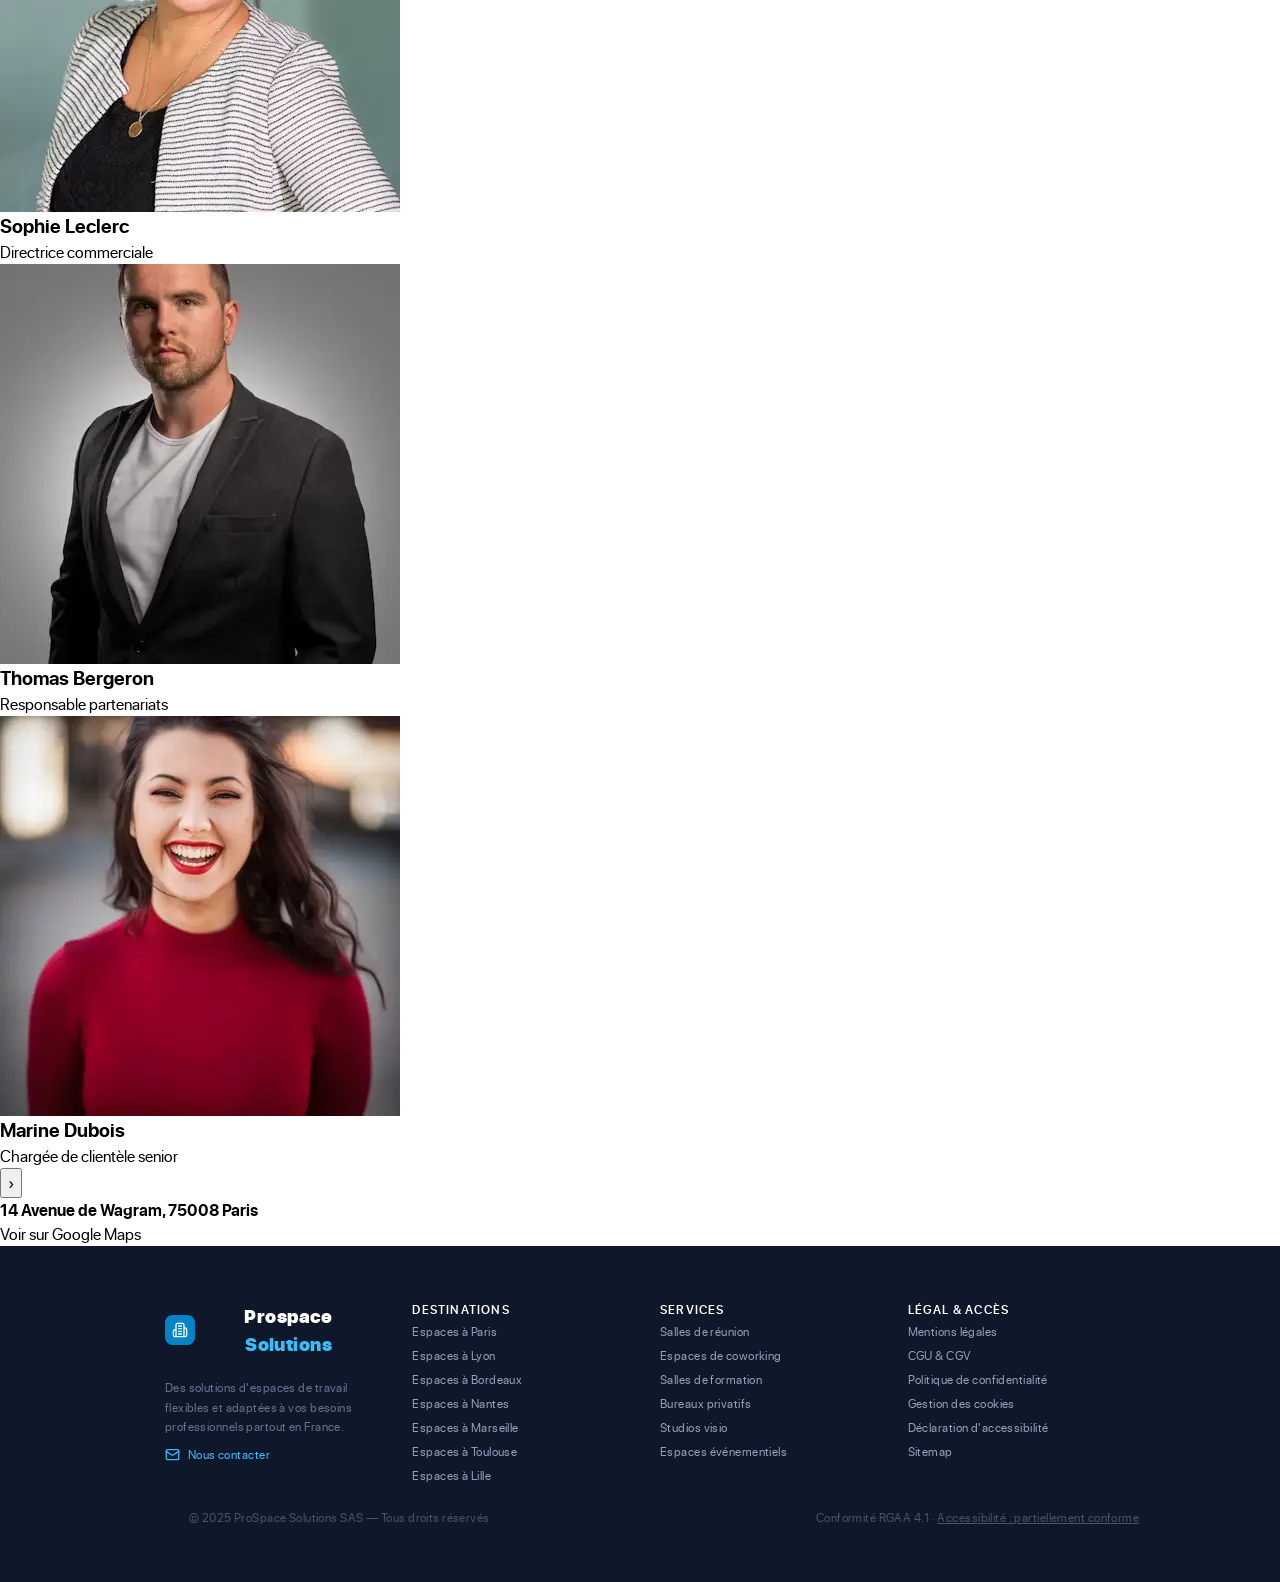
==== commit 0de1d46f: "html: Intégration du carrousel de l'équipe sur la page contact" ====
--- a/pages/contact.html
+++ b/pages/contact.html
@@ -101,6 +101,26 @@
         </div>
       </div>
 
+      <!-- Présenter les membres de l’équipe dans un diaporama -->
+      <section class="team-section" aria-labelledby="team-title">
+        <div class="team-section__container">
+          <h2 id="team-title">Des experts à votre service</h2>
+          <div class="carousel-container">
+            <button type="button" id="carousel-prev" class="btn-nav" aria-label="Afficher le membre précédent">‹</button>
+            <div class="carousel-track-wrapper">
+              <div class="carousel-track">
+                <article class="team-card" data-name="Alexandre Moreau"><img src="../assets/images/equipe-alexandre-moreau-ceo-co-fondateur.webp" alt="Portrait d’Alexandre Moreau"><h3>Alexandre Moreau</h3><p>CEO et co-fondateur</p></article>
+                <article class="team-card" data-name="Sophie Leclerc"><img src="../assets/images/equipe-sophie-leclerc-directrice-commerciale.webp" alt="Portrait de Sophie Leclerc"><h3>Sophie Leclerc</h3><p>Directrice commerciale</p></article>
+                <article class="team-card" data-name="Thomas Bergeron"><img src="../assets/images/equipe-thomas-bergeron-responsable-partenariats.webp" alt="Portrait de Thomas Bergeron"><h3>Thomas Bergeron</h3><p>Responsable partenariats</p></article>
+                <article class="team-card" data-name="Marine Dubois"><img src="../assets/images/equipe-marine-bubois-chargee-de-clientele-senior.webp" alt="Portrait de Marine Dubois"><h3>Marine Dubois</h3><p>Chargée de clientèle senior</p></article>
+              </div>
+            </div>
+            <button type="button" id="carousel-next" class="btn-nav" aria-label="Afficher le membre suivant">›</button>
+          </div>
+          <div id="carousel-live-announcer" class="sr-only" aria-live="polite"></div>
+        </div>
+      </section>
+
       <!-- Indiquer la localisation du siège social -->
       <section class="contact-footer-map" aria-label="Localisation du siège social">
         <div class="contact-footer-map__container">
